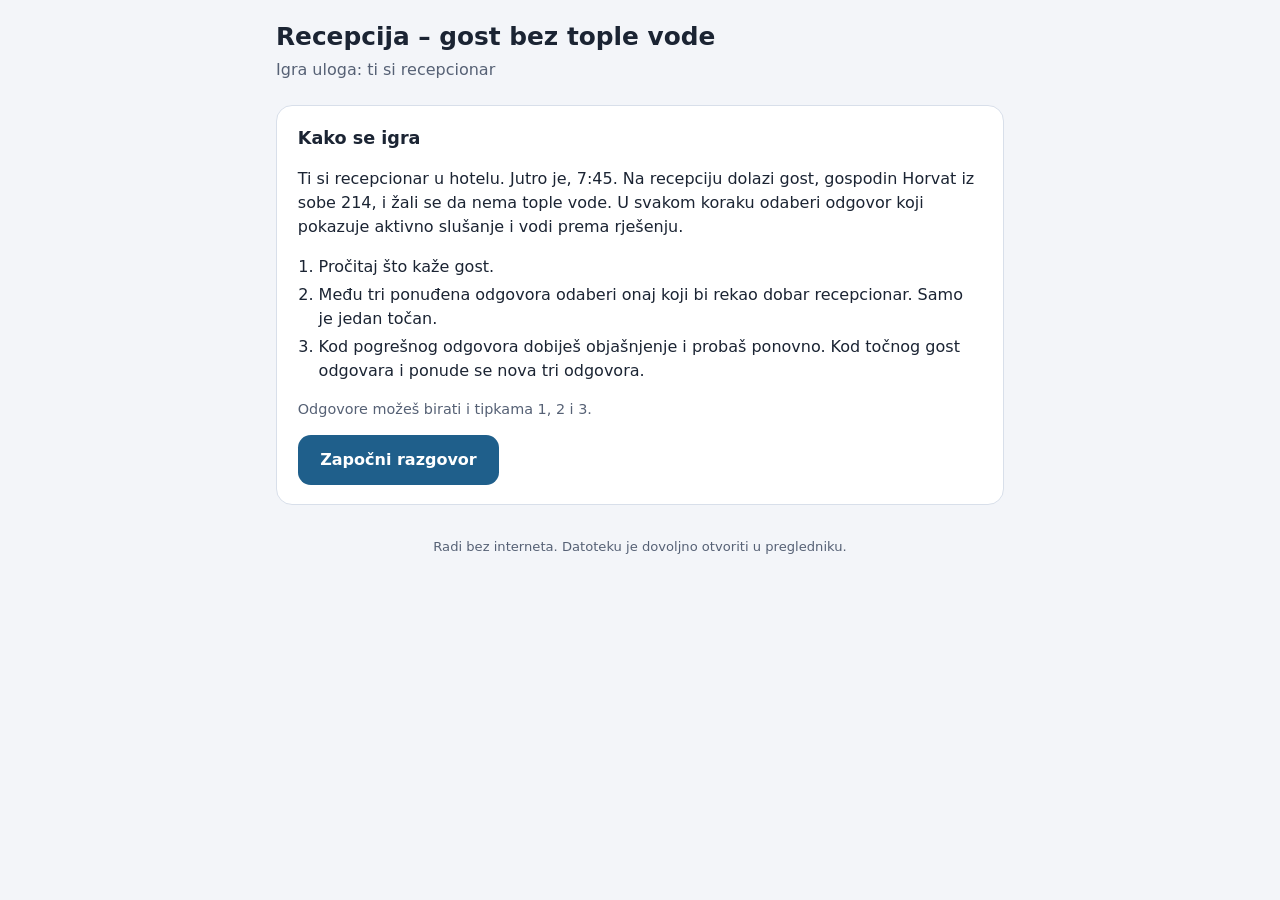
==== recepcija.html @ 81743123 "upload" ====
<!DOCTYPE html>
<html lang="hr">
<head>
<meta charset="utf-8">
<meta name="viewport" content="width=device-width, initial-scale=1">
<title>Recepcija – gost bez tople vode</title>
<style>
:root{
  --bg:#f3f5f9; --card:#ffffff; --ink:#1b2433; --muted:#566175; --line:#d8dfea;
  --accent:#1f5f8b; --accent-ink:#ffffff; --guest:#e9edf4; --me:#d9eefa;
  --ok:#17693f; --ok-bg:#e1f4e8; --bad:#a8231b; --bad-bg:#fcebe9;
}
@media (prefers-color-scheme: dark){
  :root{
    --bg:#0e131b; --card:#161d28; --ink:#e8edf5; --muted:#a0abbd; --line:#2a3546;
    --accent:#5ab0e6; --accent-ink:#06121c; --guest:#212b3a; --me:#173a52;
    --ok:#6fdca1; --ok-bg:#12301f; --bad:#ff9a90; --bad-bg:#3a1916;
  }
}
*{box-sizing:border-box}
[hidden]{display:none!important}
html{-webkit-text-size-adjust:100%}
body{
  margin:0; background:var(--bg); color:var(--ink);
  font:16px/1.5 system-ui,-apple-system,"Segoe UI",Roboto,"Helvetica Neue",Arial,sans-serif;
}
#app{max-width:760px; margin:0 auto; padding:0 1rem 3rem}
header.top{padding:1.4rem 0 .4rem}
header.top h1{margin:0; font-size:1.55rem; line-height:1.25}
header.top p{margin:.3rem 0 0; color:var(--muted)}

.card{background:var(--card); border:1px solid var(--line); border-radius:1rem; padding:1.2rem 1.3rem; margin-top:1rem}
.card h2{margin:0 0 .5rem; font-size:1.1rem}
.card ol{margin:.4rem 0 1rem; padding-left:1.3rem}
.card li{margin:.25rem 0}
.hint{color:var(--muted); font-size:.9rem}

button.primary{
  font:inherit; font-weight:600; cursor:pointer; border:0; border-radius:.8rem;
  padding:.8rem 1.4rem; background:var(--accent); color:var(--accent-ink);
}
button.primary:hover{filter:brightness(1.08)}
button.primary:focus-visible{outline:3px solid var(--accent); outline-offset:3px}

/* progress */
#progress{
  position:sticky; top:0; z-index:5; background:var(--bg);
  padding:.7rem 0 .6rem; border-bottom:1px solid var(--line);
}
#progress .row{display:flex; justify-content:space-between; font-size:.9rem; color:var(--muted); margin-bottom:.4rem}
.track{height:.5rem; background:var(--line); border-radius:1rem; overflow:hidden}
#bar{height:100%; width:0; background:var(--accent); transition:width .4s ease}

/* chat */
#chat{padding-top:.4rem}
.scene{
  margin:1rem 0; padding:.7rem 1rem; text-align:center; font-size:.92rem;
  color:var(--muted); background:var(--card); border:1px dashed var(--line); border-radius:.8rem;
}
.msg{display:flex; gap:.6rem; margin:.9rem 0; align-items:flex-end; animation:pop .25s ease-out}
.msg.me{flex-direction:row-reverse}
.avatar{
  flex:none; width:2.2rem; height:2.2rem; border-radius:50%; display:grid; place-items:center;
  font-weight:700; font-size:.85rem; background:var(--line); color:var(--ink);
}
.msg.me .avatar{background:var(--accent); color:var(--accent-ink)}
.col{max-width:min(86%,36rem)}
.msg.me .col{display:flex; flex-direction:column; align-items:flex-end}
.who{font-size:.75rem; color:var(--muted); margin:0 .3rem .15rem}
.bubble{padding:.7rem .95rem; border-radius:1rem; line-height:1.5}
.guest .bubble{background:var(--guest); border-bottom-left-radius:.3rem}
.me .bubble{background:var(--me); border-bottom-right-radius:.3rem}
.tags{margin-top:.4rem; display:flex; flex-wrap:wrap; gap:.3rem; align-items:center; justify-content:flex-end}
.tag-label{font-size:.78rem; color:var(--ok); font-weight:600}
.pill{font-size:.78rem; padding:.1rem .55rem; border-radius:1rem; background:var(--ok-bg); color:var(--ok); border:1px solid var(--ok)}
.typing{display:inline-flex; gap:.25rem; padding:.2rem 0}
.typing span{width:.5rem; height:.5rem; border-radius:50%; background:var(--muted); animation:blink 1s infinite}
.typing span:nth-child(2){animation-delay:.15s}
.typing span:nth-child(3){animation-delay:.3s}

/* choices */
#choices{margin-top:1.2rem; padding:1rem 1rem 1.1rem; border:1px solid var(--line); border-radius:1rem; background:var(--card)}
#choices h2{margin:0 0 .2rem; font-size:1rem}
#choices h2:focus{outline:none}
#choices .sub{margin:0 0 .4rem; font-size:.88rem; color:var(--muted)}
.choice{
  display:flex; gap:.75rem; width:100%; text-align:left; padding:.8rem .9rem; margin:.55rem 0 0;
  border:2px solid var(--line); border-radius:.8rem; background:transparent; color:inherit;
  font:inherit; line-height:1.45; cursor:pointer;
}
.choice:hover{border-color:var(--accent)}
.choice:focus-visible{outline:3px solid var(--accent); outline-offset:2px}
.letter{
  flex:none; width:1.7rem; height:1.7rem; border-radius:50%; display:grid; place-items:center;
  font-size:.82rem; font-weight:700; background:var(--line); color:var(--ink); margin-top:.05rem;
}
.txt{display:block; flex:1}
.why{display:block; margin-top:.5rem; font-size:.9rem; color:var(--bad); font-weight:500}
.choice.wrong{border-color:var(--bad); background:var(--bad-bg); cursor:default; animation:shake .3s}
.choice.wrong:hover{border-color:var(--bad)}
.choice.wrong .letter{background:var(--bad); color:var(--card)}
.choice.right{border-color:var(--ok); background:var(--ok-bg); cursor:default}
.choice.right .letter{background:var(--ok); color:var(--card)}
.choice.locked{cursor:default; opacity:.55}
.choice.locked:hover{border-color:var(--line)}

/* result */
#result h2{margin:0 0 .3rem; font-size:1.3rem}
#result h2:focus{outline:none}
.score{font-size:2rem; font-weight:700; margin:.2rem 0; color:var(--accent)}
.res{list-style:none; margin:.8rem 0 1.1rem; padding:0}
.res li{display:flex; gap:.6rem; padding:.45rem 0; border-top:1px solid var(--line)}
.res .ico{flex:none; width:1.3rem; font-weight:700}
.res .good{color:var(--ok)}
.res .meh{color:var(--bad)}
.res small{color:var(--muted)}

footer{margin-top:2rem; text-align:center; font-size:.82rem; color:var(--muted)}

@keyframes pop{from{opacity:0; transform:translateY(6px)}to{opacity:1; transform:none}}
@keyframes blink{0%,80%,100%{opacity:.25}40%{opacity:1}}
@keyframes shake{25%{transform:translateX(-5px)}75%{transform:translateX(5px)}}
@media (prefers-reduced-motion: reduce){
  *{animation:none!important; transition:none!important}
}
</style>
</head>
<body>
<main id="app">
  <header class="top">
    <h1 id="title"></h1>
    <p id="subtitle"></p>
  </header>

  <noscript><div class="card">Za rad aplikacije potrebno je uključiti JavaScript u pregledniku.</div></noscript>

  <section id="start" class="card">
    <h2>Kako se igra</h2>
    <p id="intro"></p>
    <ol>
      <li>Pročitaj što kaže gost.</li>
      <li>Među tri ponuđena odgovora odaberi onaj koji bi rekao dobar recepcionar. Samo je jedan točan.</li>
      <li>Kod pogrešnog odgovora dobiješ objašnjenje i probaš ponovno. Kod točnog gost odgovara i ponude se nova tri odgovora.</li>
    </ol>
    <p class="hint">Odgovore možeš birati i tipkama 1, 2 i 3.</p>
    <button type="button" class="primary" id="startBtn">Započni razgovor</button>
  </section>

  <section id="game" hidden>
    <div id="progress">
      <div class="row"><span id="stepLabel"></span><span id="errCount"></span></div>
      <div class="track"><div id="bar"></div></div>
    </div>
    <div id="chat" role="log" aria-live="polite" aria-label="Razgovor"></div>
    <div id="choices" hidden></div>
    <div id="result" class="card" hidden></div>
  </section>

  <footer>Radi bez interneta. Datoteku je dovoljno otvoriti u pregledniku.</footer>
</main>

<!-- ===========================================================
     PODACI O RAZGOVORU – ovdje se mogu uređivati tekstovi.
     Svaki korak: options (3 odgovora recepcionara, točno jedan
     ima correct:true), guest (odgovor gosta nakon točnog odgovora),
     technique (što je dobro napravljeno), label (za završni pregled).
     =========================================================== -->
<script>
const SCENARIO = {
  title: "Recepcija – gost bez tople vode",
  subtitle: "Igra uloga: ti si recepcionar",
  intro: "Ti si recepcionar u hotelu. Jutro je, 7:45. Na recepciju dolazi gost, gospodin Horvat iz sobe 214, i žali se da nema tople vode. U svakom koraku odaberi odgovor koji pokazuje aktivno slušanje i vodi prema rješenju.",
  scene: "Hotel, 7:45 ujutro. Gospodin Horvat iz sobe 214 prilazi recepciji. Ti si recepcionar.",
  meName: "Recepcionar",
  guestName: "Gost",
  steps: [
    {
      label: "Pozdrav",
      options: [
        { text: "Dobar dan, dobrodošli! Kako Vam mogu pomoći?", correct: true },
        { text: "Da? Recite što trebate, imam puno posla.",
          why: "Hladan i nestrpljiv ton. Gost treba osjetiti dobrodošlicu i da je recepcionar na raspolaganju." },
        { text: "Dobar dan. Imate li rezervaciju? Osobnu iskaznicu, molim.",
          why: "Gost još nije ni rekao što želi. Prvo dolazi pozdrav i otvoreno pitanje, a ne ispitivanje." }
      ],
      technique: ["kontakt očima i osmijeh", "otvoreno pitanje"],
      guest: "Dobar dan. Imam ozbiljan problem. U sobi 214 već dva dana nema tople vode. Jutros sam se morao tuširati hladnom vodom, a to je neprihvatljivo za hotel ove kategorije!"
    },
    {
      label: "Žaljenje i parafraziranje",
      options: [
        { text: "Žao mi je što ste doživjeli takvu neugodu, gospodine Horvat. Dopustite da provjerim jesam li Vas dobro razumio: u sobi 214 nema tople vode već dva dana, a jutros ste se morali tuširati hladnom vodom. Je li tako?", correct: true },
        { text: "Hm, to nam se još nije dogodilo ni u jednoj sobi na tom katu. Jeste li sigurni da ste dobro otvorili slavinu na toplu vodu? Možda ste je samo krivo okrenuli. Pokušajte još jednom, pa ćemo vidjeti ima li uopće problema.",
          why: "Gost je neizravno optužen da je sam kriv. Time se ne pokazuje slušanje, nego nepovjerenje." },
        { text: "Smirite se, molim Vas. To je sigurno samo privremeni kvar zbog jutarnje potrošnje i uskoro će sve proraditi sama od sebe. Nema razloga za uzbuđenje, to se ponekad događa i u najboljim hotelima, vjerujte mi.",
          why: "„Smirite se“ pojačava ljutnju, a nejasno obećanje ne pokazuje da je gost saslušan. Bolje je parafrazirati ono što je rekao." }
      ],
      technique: ["izražavanje žaljenja", "obraćanje imenom", "parafraziranje"],
      guest: "Točno. A jučer navečer sam već zvao recepciju i rekli su da će netko doći. Nitko se nije pojavio!"
    },
    {
      label: "Empatija i pojašnjavajuće pitanje",
      options: [
        { text: "Razumijem da ste ljuti. Prijavili ste problem, očekivali ste da će biti riješen, a to se nije dogodilo. Ispričavam se u ime hotela, to nije standard kakav želimo pružiti. Mogu li Vas još nešto pitati da točno shvatim problem? Je li voda hladna samo u tuši ili i na umivaoniku?", correct: true },
        { text: "Nitko nam nije javio kvar, u knjizi prijava nema nikakvog zapisa za sobu 214. Možda ste zvali pogrešan broj ili Vas netko nije dobro razumio na telefonu. Mi uvijek zapišemo svaku prijavu, pa mi je zaista čudno da ništa ne piše o tome.",
          why: "Opravdavanje i prebacivanje krivnje. Gost želi čuti isprku i vidjeti da se problem uzima ozbiljno." },
        { text: "To nije moja smjena pa ne znam tko je sinoć primio poziv. Za kvarove je nadležna tehnička služba, a ne recepcija, pa je najbolje da njih nazovete izravno. Broj im mogu dati, ali Vam s ovim ne mogu više pomoći, žao mi je.",
          why: "„To nije moja odgovornost“ ostavlja gosta samog s problemom. Recepcionar preuzima problem u ime hotela." }
      ],
      technique: ["empatija", "preuzimanje odgovornosti bez traženja krivca", "pojašnjavajuće pitanje"],
      guest: "Svugdje je hladna. Pustio sam je desetak minuta i ništa."
    },
    {
      label: "Sažimanje i konkretno rješenje",
      options: [
        { text: "Hvala, ta je informacija važna tehničkoj službi. Dakle, bez tople vode je cijela soba, ne samo tuš, i to od jučer. Evo što ću učiniti odmah: nazvat ću voditelja održavanja i netko će biti u Vašoj sobi u roku od 15 minuta. Ako kvar ne bude otklonjen do 8:30, preselit ćemo Vas u sobu 305 s toplom vodom. Do tada se možete besplatno istuširati u wellness centru, a kavu Vam šaljemo u sobu na račun hotela.", correct: true },
        { text: "Hvala. Pokušat ćemo nešto napraviti i javit ćemo Vam se čim saznamo više. Možda će se riješiti danas, a možda tek sutra, ovisi o tehničarima i o tome koliko imaju posla. Nažalost, ne mogu Vam reći ništa preciznije jer kvarovi na grijanju vode znaju potrajati. Ako želite, ostavite broj telefona pa ćemo Vas nazvati kad nešto doznamo, a do tada Vas molim za malo strpljenja.",
          why: "Neodređeno, bez roka i bez konkretnog koraka. Gost treba znati što će se točno dogoditi i kada." },
        { text: "Hvala. Savjetujem Vam da još malo pričekate jer topla voda često sama proradi nakon nekoliko sati, osobito kad se smanji potrošnja u hotelu. Ako ne proradi do podneva, slobodno nam se ponovno javite na recepciju ili nazovite tehničku službu, oni će Vam sigurno moći nešto reći. U međuvremenu se možete istuširati nakon doručka, kad bude manje gostiju.",
          why: "Cijeli teret ostaje na gostu, a to je isti problem zbog kojeg se već žali. Recepcionar sam mora poduzeti korake." }
      ],
      technique: ["sažimanje", "konkretno rješenje s rokovima", "više opcija"],
      guest: "Hm, a danas u 10 imam sastanak. Ne mogu čekati do podne."
    },
    {
      label: "Prepoznavanje gostove potrebe",
      options: [
        { text: "Razumijem, zato smo postavili rok od 8:30, da stignete na sastanak spremni. Ako želite, već sada Vam mogu pripremiti sobu 305, pa se ne morate oslanjati na popravak. Što Vam više odgovara?", correct: true },
        { text: "Do podneva će sigurno sve biti gotovo, tehničari su vrlo brzi i ovakve kvarove obično riješe za nekoliko sati. Nema potrebe da se selite, samo pričekajte u sobi i bit će sve u redu, a sastanak možete i pomaknuti.",
          why: "Ignorira gostov sastanak i ništa ne jamči. Gost je rekao što mu je važno pa rješenje to mora uvažiti." },
        { text: "Preseljenje je moguće tek nakon odjave i nove prijave, a to može dugo trajati i zahtijeva dodatne papire. Bolje je da pričekate tehničara nego da se mučite sa selidbom i nepotrebno gubite vrijeme ujutro.",
          why: "Nema inicijative i odbija ponuđeno rješenje. Gostu treba ponuditi izbor, a ne razloge zašto nešto ne ide." }
      ],
      technique: ["prepoznavanje gostove potrebe", "prepuštanje izbora gostu"],
      guest: "Pripremite onda 305, ne želim riskirati."
    },
    {
      label: "Potvrda i gesta dobre volje",
      options: [
        { text: "Dogovoreno. Odmah dajem nalog domaćici i nosaču. Za pola sata kartica za sobu 305 bit će spremna, a ja ću Vas osobno nazvati čim sve bude gotovo. Kao ispriku za neugodu, hotel Vam nudi besplatan doručak za danas. Može li još nešto?", correct: true },
        { text: "U redu. Kartica će biti spremna kad bude spremna, a prtljagu možete sami prenijeti kad Vam bude zgodno. Doručak je kao i inače od 7 do 10 sati u glavnom restoranu, a ako imate još pitanja, javite se.",
          why: "Nema roka, nema pomoći s prtljagom ni geste dobre volje. Gost ostaje s dojmom da hotelu nije stalo." },
        { text: "Dogovoreno. Spremit ćemo sobu 305, a za ispriku Vam nudim besplatan doručak, besplatno noćenje sljedeći put i popust na sve usluge wellnessa. Samo da više nema pritužbi na hotel, jer nam je to jako važno zbog ocjena.",
          why: "Preveliko obećanje koje recepcionar nema ovlasti dati. Gesta dobre volje mora biti razmjerna i unutar pravila hotela." }
      ],
      technique: ["potvrda dogovora", "obećanje povratnog poziva", "gesta dobre volje"],
      guest: "Ne, to je sve. Hvala na brzoj reakciji."
    },
    {
      label: "Završetak razgovora",
      options: [
        { text: "Hvala Vama što ste nam javili problem. Još jednom ispričavam se i želim Vam uspješan sastanak!", correct: true },
        { text: "Nema na čemu. Drugi put problem prijavite odmah, a ne tek drugi dan, pa ćemo ga lakše riješiti.",
          why: "Ponovno prebacuje krivnju na gosta, i to na samom kraju razgovora. Završetak treba biti pozitivan." },
        { text: "U redu, doviđenja. Ako se pojavi još nekakav problem, nemojte oklijevati da nam se javite na recepciju.",
          why: "Hladan završetak bez zahvale i isprike. Gostu treba zahvaliti što je javio problem i poželjeti mu dobar dan." }
      ],
      technique: ["pozitivan završetak"],
      guest: null
    },
    {
      label: "Naknadni poziv (follow-up)",
      scene: "Prošlo je 30 minuta. Soba 305 je spremna, a ti zoveš gosta u sobu.",
      options: [
        { text: "Gospodine Horvat, soba 305 je spremna, a prtljaga je već prenesena. Je li sve u redu s toplom vodom?", correct: true },
        { text: "Gospodine Horvat, soba 305 je spremna. Karticu možete preuzeti na recepciji, a dalje je sve na Vama.",
          why: "Gost dobiva samo suhu informaciju. Pravi povratni poziv provjerava je li gost zadovoljan rješenjem." },
        { text: "Gospodine Horvat, zovem Vas da potvrdim da je kvar u sobi 214 prijavljen. Tehničari su na redu i javit ćemo Vam se.",
          why: "Gost je već preseljen pa ovaj poziv ne donosi ništa novo. Dogovor je bio da ga nazovete kad je nova soba spremna." }
      ],
      technique: ["povratni poziv (follow-up)", "provjera zadovoljstva gosta"],
      guest: "Da, sve je u redu, topla voda radi. Hvala Vam na trudu."
    }
  ]
};
</script>

<script>
(function () {
  "use strict";
  var $ = function (s) { return document.querySelector(s); };
  var startEl = $("#start"), gameEl = $("#game"), chatEl = $("#chat"),
      choicesEl = $("#choices"), resultEl = $("#result"), barEl = $("#bar"),
      stepEl = $("#stepLabel"), errEl = $("#errCount");
  var reduce = !!(window.matchMedia && window.matchMedia("(prefers-reduced-motion: reduce)").matches);
  var steps = SCENARIO.steps, n = steps.length;
  var idx = 0, attempts = [], mistakes = 0, busy = false;

  $("#title").textContent = SCENARIO.title;
  $("#subtitle").textContent = SCENARIO.subtitle;
  $("#intro").textContent = SCENARIO.intro;
  document.title = SCENARIO.title;

  function el(tag, cls, text) {
    var e = document.createElement(tag);
    if (cls) e.className = cls;
    if (text != null) e.textContent = text;
    return e;
  }
  function wait(ms) { return reduce ? 0 : ms; }
  function reveal(node) {
    node.scrollIntoView({ behavior: reduce ? "auto" : "smooth", block: "nearest" });
  }
  function shuffle(a) {
    var r = a.slice(), i, j, t;
    for (i = r.length - 1; i > 0; i--) {
      j = Math.floor(Math.random() * (i + 1));
      t = r[i]; r[i] = r[j]; r[j] = t;
    }
    return r;
  }

  function addScene(text) {
    var s = el("div", "scene", text);
    chatEl.appendChild(s);
    return s;
  }

  function addMessage(who, text, tags) {
    var row = el("div", "msg " + who);
    row.appendChild(el("div", "avatar", who === "me" ? "R" : "G"));
    var col = el("div", "col");
    col.appendChild(el("div", "who", who === "me" ? SCENARIO.meName : SCENARIO.guestName));
    col.appendChild(el("div", "bubble", text));
    if (tags && tags.length) {
      var t = el("div", "tags");
      t.appendChild(el("span", "tag-label", "✓ Dobro:"));
      tags.forEach(function (x) { t.appendChild(el("span", "pill", x)); });
      col.appendChild(t);
    }
    row.appendChild(col);
    chatEl.appendChild(row);
    reveal(row);
    return row;
  }

  function addTyping() {
    var row = el("div", "msg guest");
    row.appendChild(el("div", "avatar", "G"));
    var col = el("div", "col");
    var b = el("div", "bubble");
    var d = el("span", "typing");
    d.setAttribute("aria-label", "Gost odgovara");
    d.appendChild(el("span")); d.appendChild(el("span")); d.appendChild(el("span"));
    b.appendChild(d); col.appendChild(b); row.appendChild(col);
    chatEl.appendChild(row);
    reveal(row);
    return row;
  }

  function updateProgress() {
    stepEl.textContent = "Korak " + Math.min(idx + 1, n) + " od " + n;
    errEl.textContent = "Pogreške: " + mistakes;
    barEl.style.width = Math.round((idx / n) * 100) + "%";
  }

  function renderStep() {
    var step = steps[idx];
    busy = false;
    attempts[idx] = 0;
    updateProgress();
    if (step.scene) addScene(step.scene);

    choicesEl.innerHTML = "";
    choicesEl.hidden = false;
    var h = el("h2", null, "Što kažeš kao recepcionar?");
    h.tabIndex = -1;
    choicesEl.appendChild(h);
    choicesEl.appendChild(el("p", "sub", "Odaberi jedan od tri odgovora."));

    shuffle(step.options).forEach(function (o, k) {
      var b = document.createElement("button");
      b.type = "button";
      b.className = "choice";
      b.setAttribute("aria-keyshortcuts", String(k + 1));
      b.appendChild(el("span", "letter", String.fromCharCode(65 + k)));
      b.appendChild(el("span", "txt", o.text));
      b.addEventListener("click", function () { pick(o, b, step); });
      choicesEl.appendChild(b);
    });
    reveal(choicesEl);
    h.focus({ preventScroll: true });
  }

  function pick(o, btn, step) {
    if (busy || btn.getAttribute("aria-disabled") === "true") return;

    if (!o.correct) {
      attempts[idx]++;
      mistakes++;
      updateProgress();
      btn.classList.add("wrong");
      btn.setAttribute("aria-disabled", "true");
      btn.querySelector(".txt").appendChild(el("span", "why", "✗ Nije najbolje: " + o.why));
      reveal(btn);
      return;
    }

    busy = true;
    btn.classList.add("right");
    btn.setAttribute("aria-disabled", "true");
    Array.prototype.forEach.call(choicesEl.querySelectorAll(".choice"), function (c) {
      if (c !== btn) { c.setAttribute("aria-disabled", "true"); if (!c.classList.contains("wrong")) c.classList.add("locked"); }
    });

    setTimeout(function () {
      choicesEl.hidden = true;
      addMessage("me", o.text, step.technique);
      afterCorrect(step);
    }, wait(700));
  }

  function afterCorrect(step) {
    function next() {
      idx++;
      if (idx < n) renderStep(); else finish();
    }
    if (step.guest) {
      var t = addTyping();
      setTimeout(function () {
        t.remove();
        addMessage("guest", step.guest);
        setTimeout(next, wait(600));
      }, wait(1000));
    } else {
      setTimeout(next, wait(700));
    }
  }

  function finish() {
    idx = n;
    updateProgress();
    stepEl.textContent = "Razgovor završen";
    barEl.style.width = "100%";
    choicesEl.hidden = true;

    var first = attempts.filter(function (a) { return a === 0; }).length;
    var ratio = first / n, msg;
    if (first === n) msg = "Izvrsno! Svi su odgovori bili točni iz prvog pokušaja.";
    else if (ratio >= 0.75) msg = "Vrlo dobro! Većina odgovora bila je točna iz prvog pokušaja.";
    else if (ratio >= 0.5) msg = "Dobro, ali vrijedi ponoviti. Obrati pažnju na objašnjenja uz pogrešne odgovore.";
    else msg = "Pokušaj ponovno. Obrati pažnju na parafraziranje, empatiju i konkretna rješenja s rokovima.";

    resultEl.innerHTML = "";
    var h = el("h2", null, "Kraj razgovora");
    h.tabIndex = -1;
    resultEl.appendChild(h);
    resultEl.appendChild(el("div", "score", first + " / " + n + " iz prvog pokušaja"));
    resultEl.appendChild(el("p", null, msg));

    var ul = el("ul", "res");
    steps.forEach(function (s, i) {
      var li = el("li");
      var ok = attempts[i] === 0;
      li.appendChild(el("span", "ico " + (ok ? "good" : "meh"), ok ? "✓" : "✗"));
      var d = el("div");
      d.appendChild(document.createTextNode((i + 1) + ". " + s.label + " "));
      var sm = el("small", null, ok ? "(iz prvog pokušaja)" : "(" + attempts[i] + (attempts[i] === 1 ? " pogreška)" : " pogreške)"));
      d.appendChild(sm);
      li.appendChild(d);
      ul.appendChild(li);
    });
    resultEl.appendChild(ul);

    var again = el("button", "primary", "Igraj ponovno");
    again.type = "button";
    again.addEventListener("click", start);
    resultEl.appendChild(again);

    resultEl.hidden = false;
    reveal(resultEl);
    h.focus({ preventScroll: true });
  }

  function start() {
    idx = 0; attempts = []; mistakes = 0; busy = false;
    chatEl.innerHTML = "";
    resultEl.hidden = true;
    startEl.hidden = true;
    gameEl.hidden = false;
    window.scrollTo(0, 0);
    addScene(SCENARIO.scene);
    renderStep();
  }

  $("#startBtn").addEventListener("click", start);

  document.addEventListener("keydown", function (e) {
    if (e.ctrlKey || e.metaKey || e.altKey) return;
    if (gameEl.hidden || choicesEl.hidden || busy) return;
    var k = parseInt(e.key, 10);
    if (k >= 1 && k <= 3) {
      var btns = choicesEl.querySelectorAll(".choice");
      if (btns[k - 1]) btns[k - 1].click();
    }
  });
})();
</script>
</body>
</html>
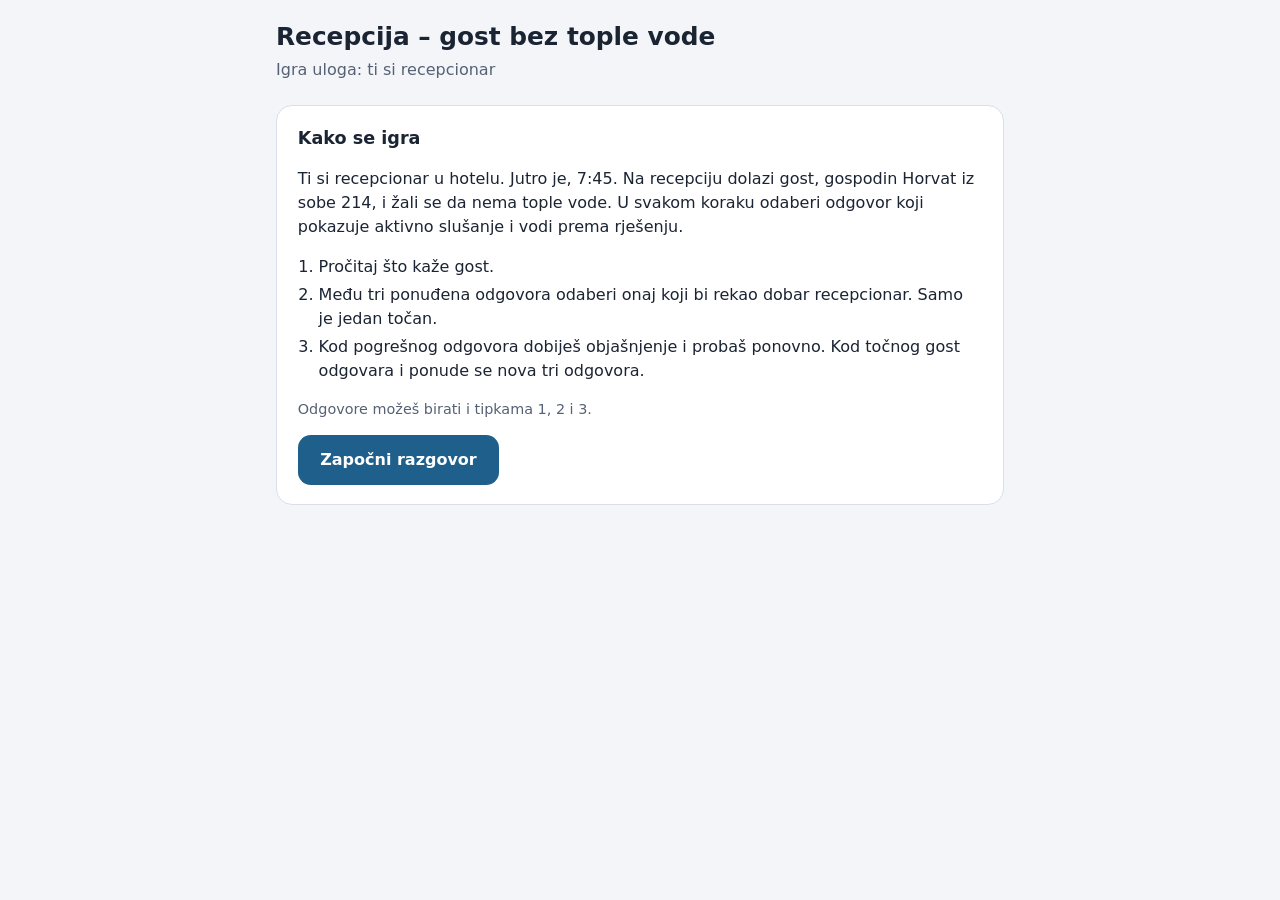
==== commit be91a0a9: "update" ====
--- a/recepcija.html
+++ b/recepcija.html
@@ -156,7 +156,7 @@
     <div id="result" class="card" hidden></div>
   </section>
 
-  <footer>Radi bez interneta. Datoteku je dovoljno otvoriti u pregledniku.</footer>
+  <footer></footer>
 </main>
 
 <!-- ===========================================================
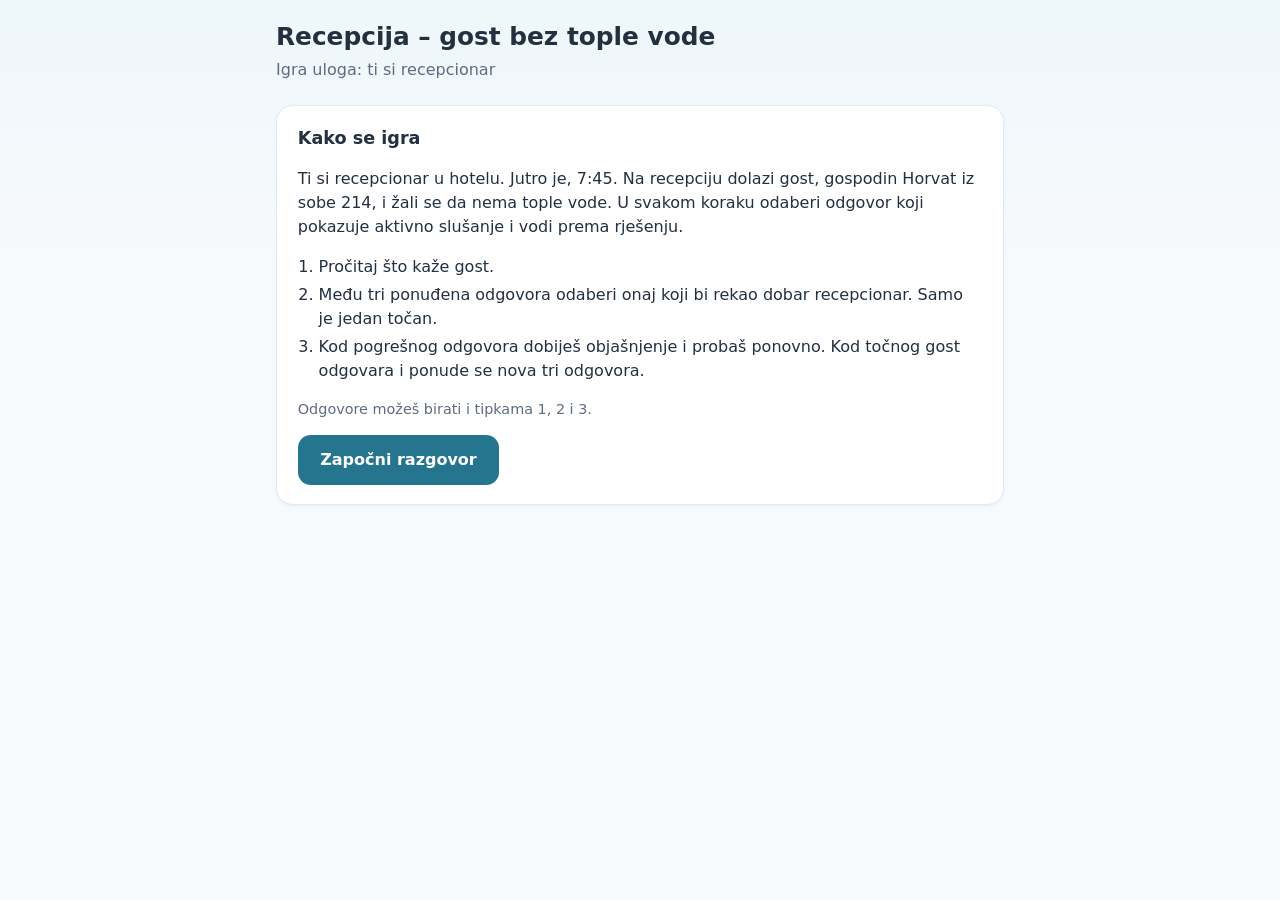
==== commit d33ea307: "Update recepcija.html" ====
--- a/recepcija.html
+++ b/recepcija.html
@@ -6,22 +6,16 @@
 <title>Recepcija – gost bez tople vode</title>
 <style>
 :root{
-  --bg:#f3f5f9; --card:#ffffff; --ink:#1b2433; --muted:#566175; --line:#d8dfea;
-  --accent:#1f5f8b; --accent-ink:#ffffff; --guest:#e9edf4; --me:#d9eefa;
-  --ok:#17693f; --ok-bg:#e1f4e8; --bad:#a8231b; --bad-bg:#fcebe9;
-}
-@media (prefers-color-scheme: dark){
-  :root{
-    --bg:#0e131b; --card:#161d28; --ink:#e8edf5; --muted:#a0abbd; --line:#2a3546;
-    --accent:#5ab0e6; --accent-ink:#06121c; --guest:#212b3a; --me:#173a52;
-    --ok:#6fdca1; --ok-bg:#12301f; --bad:#ff9a90; --bad-bg:#3a1916;
-  }
+  color-scheme: light;
+  --bg:#f7fafc; --card:#ffffff; --ink:#223040; --muted:#5d6c7f; --line:#e1e8ef;
+  --accent:#25758f; --accent-ink:#ffffff; --guest:#eff4f8; --me:#e3f5f1;
+  --ok:#1d7a4c; --ok-bg:#e8f7ee; --bad:#b42318; --bad-bg:#fff0ee;
 }
 *{box-sizing:border-box}
 [hidden]{display:none!important}
 html{-webkit-text-size-adjust:100%}
 body{
-  margin:0; background:var(--bg); color:var(--ink);
+  margin:0; background:linear-gradient(#eef7fb, var(--bg) 260px) no-repeat, var(--bg); color:var(--ink);
   font:16px/1.5 system-ui,-apple-system,"Segoe UI",Roboto,"Helvetica Neue",Arial,sans-serif;
 }
 #app{max-width:760px; margin:0 auto; padding:0 1rem 3rem}
@@ -29,7 +23,7 @@
 header.top h1{margin:0; font-size:1.55rem; line-height:1.25}
 header.top p{margin:.3rem 0 0; color:var(--muted)}
 
-.card{background:var(--card); border:1px solid var(--line); border-radius:1rem; padding:1.2rem 1.3rem; margin-top:1rem}
+.card{background:var(--card); border:1px solid var(--line); border-radius:1rem; padding:1.2rem 1.3rem; margin-top:1rem; box-shadow:0 1px 3px rgba(34,48,64,.05)}
 .card h2{margin:0 0 .5rem; font-size:1.1rem}
 .card ol{margin:.4rem 0 1rem; padding-left:1.3rem}
 .card li{margin:.25rem 0}
@@ -55,13 +49,13 @@
 #chat{padding-top:.4rem}
 .scene{
   margin:1rem 0; padding:.7rem 1rem; text-align:center; font-size:.92rem;
-  color:var(--muted); background:var(--card); border:1px dashed var(--line); border-radius:.8rem;
+  color:var(--muted); background:var(--card); border:1px dashed #cfdbe6; border-radius:.8rem;
 }
 .msg{display:flex; gap:.6rem; margin:.9rem 0; align-items:flex-end; animation:pop .25s ease-out}
 .msg.me{flex-direction:row-reverse}
 .avatar{
   flex:none; width:2.2rem; height:2.2rem; border-radius:50%; display:grid; place-items:center;
-  font-weight:700; font-size:.85rem; background:var(--line); color:var(--ink);
+  font-weight:700; font-size:.85rem; background:#dde6ee; color:var(--ink);
 }
 .msg.me .avatar{background:var(--accent); color:var(--accent-ink)}
 .col{max-width:min(86%,36rem)}
@@ -72,14 +66,14 @@
 .me .bubble{background:var(--me); border-bottom-right-radius:.3rem}
 .tags{margin-top:.4rem; display:flex; flex-wrap:wrap; gap:.3rem; align-items:center; justify-content:flex-end}
 .tag-label{font-size:.78rem; color:var(--ok); font-weight:600}
-.pill{font-size:.78rem; padding:.1rem .55rem; border-radius:1rem; background:var(--ok-bg); color:var(--ok); border:1px solid var(--ok)}
+.pill{font-size:.78rem; padding:.1rem .55rem; border-radius:1rem; background:var(--ok-bg); color:var(--ok); border:1px solid #9fd5b6}
 .typing{display:inline-flex; gap:.25rem; padding:.2rem 0}
 .typing span{width:.5rem; height:.5rem; border-radius:50%; background:var(--muted); animation:blink 1s infinite}
 .typing span:nth-child(2){animation-delay:.15s}
 .typing span:nth-child(3){animation-delay:.3s}
 
 /* choices */
-#choices{margin-top:1.2rem; padding:1rem 1rem 1.1rem; border:1px solid var(--line); border-radius:1rem; background:var(--card)}
+#choices{margin-top:1.2rem; padding:1rem 1rem 1.1rem; border:1px solid var(--line); border-radius:1rem; background:var(--card); box-shadow:0 1px 3px rgba(34,48,64,.05)}
 #choices h2{margin:0 0 .2rem; font-size:1rem}
 #choices h2:focus{outline:none}
 #choices .sub{margin:0 0 .4rem; font-size:.88rem; color:var(--muted)}
@@ -88,21 +82,22 @@
   border:2px solid var(--line); border-radius:.8rem; background:transparent; color:inherit;
   font:inherit; line-height:1.45; cursor:pointer;
 }
-.choice:hover{border-color:var(--accent)}
+.choice:hover{border-color:var(--accent); background:#f4fafc}
 .choice:focus-visible{outline:3px solid var(--accent); outline-offset:2px}
 .letter{
   flex:none; width:1.7rem; height:1.7rem; border-radius:50%; display:grid; place-items:center;
-  font-size:.82rem; font-weight:700; background:var(--line); color:var(--ink); margin-top:.05rem;
+  font-size:.82rem; font-weight:700; background:#e3ebf2; color:var(--ink); margin-top:.05rem;
 }
 .txt{display:block; flex:1}
 .why{display:block; margin-top:.5rem; font-size:.9rem; color:var(--bad); font-weight:500}
-.choice.wrong{border-color:var(--bad); background:var(--bad-bg); cursor:default; animation:shake .3s}
-.choice.wrong:hover{border-color:var(--bad)}
-.choice.wrong .letter{background:var(--bad); color:var(--card)}
-.choice.right{border-color:var(--ok); background:var(--ok-bg); cursor:default}
-.choice.right .letter{background:var(--ok); color:var(--card)}
+.choice.wrong{border-color:#e8a29b; background:var(--bad-bg); cursor:default; animation:shake .3s}
+.choice.wrong:hover{border-color:#e8a29b; background:var(--bad-bg)}
+.choice.wrong .letter{background:var(--bad); color:#fff}
+.choice.right{border-color:#7cc79b; background:var(--ok-bg); cursor:default}
+.choice.right:hover{border-color:#7cc79b; background:var(--ok-bg)}
+.choice.right .letter{background:var(--ok); color:#fff}
 .choice.locked{cursor:default; opacity:.55}
-.choice.locked:hover{border-color:var(--line)}
+.choice.locked:hover{border-color:var(--line); background:transparent}
 
 /* result */
 #result h2{margin:0 0 .3rem; font-size:1.3rem}
